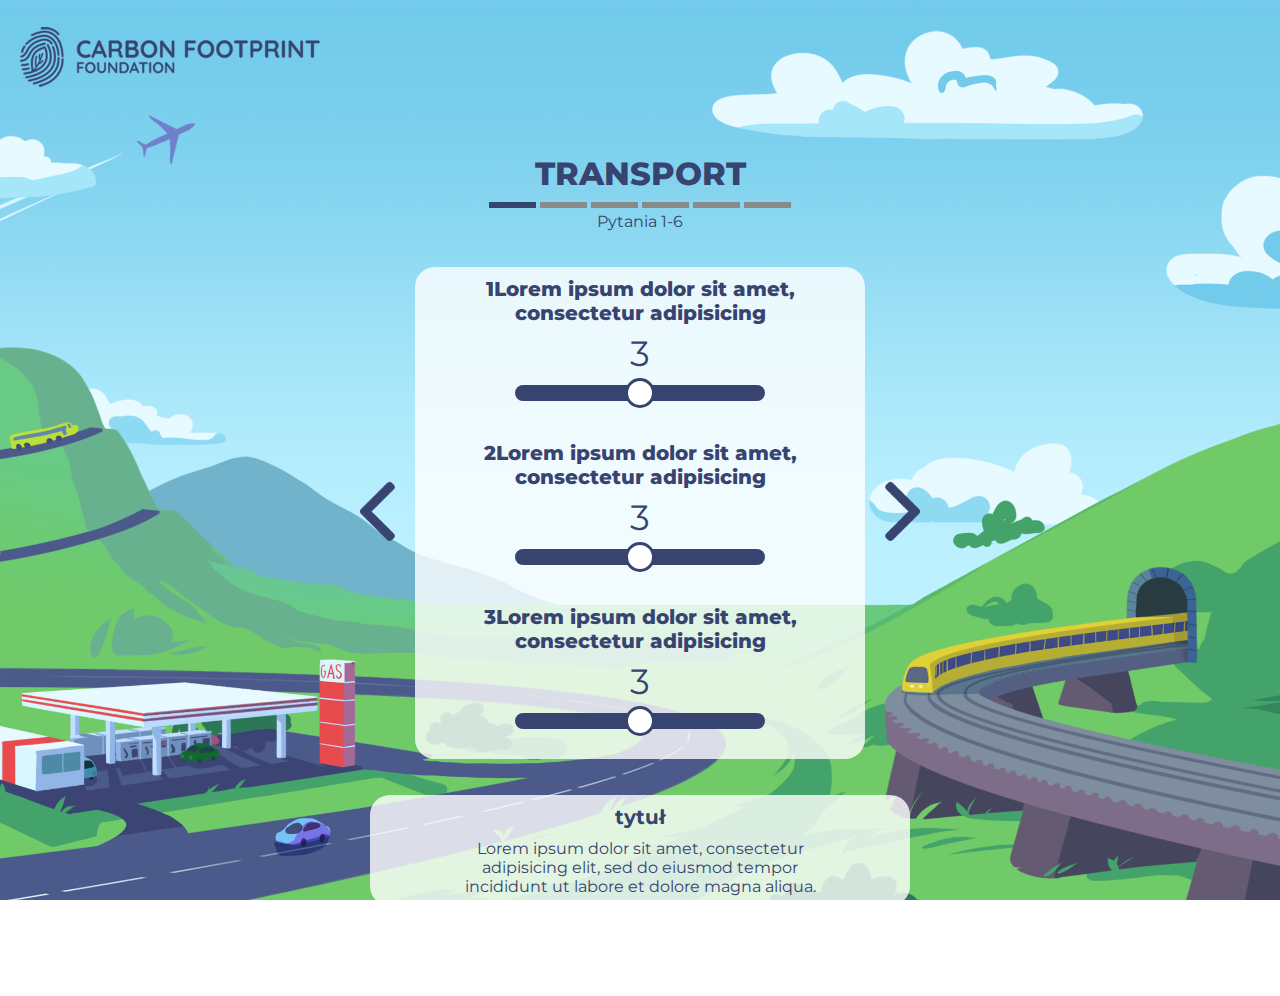
==== index.html @ 542ec14c "first commit" ====
<!DOCTYPE html>
<html lang="pl">
<head>
    <meta charset="UTF-8">
    <meta name="viewport" content="width=device-width, initial-scale=1">
    <title></title>
    <link rel="stylesheet" href="css/style.css">


</head>
<body>
  <section class="parallax">
    <div class="parallax-inner">

      <div class="logo">
        <img src="media/LOGO_DARK_BLUE.png" width="300px" alt="">
      </div>

      <div class="container">
        <div class="form-box">

          <div class="form-header">
            <div class="category-name">
              TRANSPORT
            </div>
            <div class="category-bar">
              <div id="cat1" class="category-bar-item"></div>
              <div id="cat2" class="category-bar-item"></div>
              <div id="cat3" class="category-bar-item"></div>
              <div id="cat4" class="category-bar-item"></div>
              <div id="cat5" class="category-bar-item"></div>
              <div id="cat6" class="category-bar-item"></div>
            </div>
            <div class="question-nr">
               Pytanie 1-6
            </div>

          </div>

          <div class="form-main">

            <button id="btn-left" class="button-arrow" type="button"><img class="img-btn" width="35px" src="media/arrow-left-white.png" alt=""></button>

            <div class="form-main-inner"></div>

            <button id="btn-right"  class="button-arrow" type="button"><img class="img-btn" width="50px" src="media/arrow-right-white.png" alt=""></button>

          </div>

          <div class="form-info">
            <div class="info-name">
              Coś tam
            </div>
            <div class="info-content">
              Lorem ipsum dolor sit amet, consectetur adipisicing elit, sed do eiusmod tempor incididunt ut labore et dolore magna aliqua. Ut enim ad minim veniam, quis nostrud exercitation ullamco laboris nisi ut aliquip ex ea commodo consequat. Duis aute irure dolor in reprehenderit in voluptate velit esse cillum dolore eu fugiat nulla pariatur. Excepteur sint occaecat cupidatat non proident, sunt in culpa qui officia deserunt mollit anim id est laborum.
            </div>
          </div>


        </div>


      </div>

    </div>
  </section>


  <script src="js/main.js" type="text/javascript"></script>
</body>
</html>
---- css/style.css ----
@import url('https://fonts.googleapis.com/css2?family=Montserrat:wght@100;200;300;400;500;600;700;800;900&display=swap');

body{
  font-family: 'Montserrat', sans-serif;
  color: rgb(55, 68, 112);
}

*{
  margin: 0;
  padding: 0;
  border: 0;
}

.parallax{
  background-image: url(../media/transport.png);
  background-position-x: center, center;
  background-position-y: center, center;
  background-size: cover;
  background-repeat-x: repeat;
  background-repeat-y: repeat;
  background-attachment: fixed;
  background-origin: initial;
  background-clip: initial;
  background-color: initial;
}
.parallax-inner{
  padding-top: 10vh;
  padding-bottom: 10vh;
}

.container{
  width: 100%;
  min-height: 75vh;
}

.logo{
  /* border: 1px solid black; */
  display: inline-block;
  margin-left: 20px;
  transform: translateY(-7vh);
}

.form-box{
  width: 600px;
  min-height: 50px;
  margin-left: auto;
  margin-right: auto;
  text-align: center;
  /* border: 1px solid black; */
}
/* ____________NAGŁÓWEK___________ */
.form-header{
  /* border: 1px solid black; */
  margin-left: auto;
  margin-right: auto;
}

.category-name{
  font-weight: 800;
  font-size: 32px;
  /* color: #374470; */
}

.category-bar .active{
  background-color: #374470;
}

.category-bar-item{
  display:inline-block;
  width: 47px;
  height: 6px;
  background-color: #8A8A8A;
}

.category-nr{
  font-weight: 300;
  font-size: 22px;
  padding-bottom: 10%;
}

/* _________GŁÓWNA TREŚĆ__________ */
.form-main{
  margin-top: 6%;
  position: relative;
  width:100%;
  /* border: 1px solid black; */
}

.form-main-inner{
  display: inline-block;
  width: 450px;
  min-height: 200px;
  margin-left: auto;
  margin-right: auto;
  background-color: rgba(255,255,255,0.8);
  border-radius: 20px;
}

/* _____________STRZAŁKI___________ */
.button-arrow{
  position: absolute;
  display: inline-block;
  background-color: transparent;
  top: 50%;
  transform: translateY(-50%);

}
#btn-left{
  transform: translate(-100%, -50%);
}

.img-btn{
  padding: 20px;
  transition: transform 0.2s;
}
.img-btn:hover{
  transform: scale(1.2);
}


/* __________INFO___________ */
.form-info{
  margin-top: 6%;
  margin-left: auto;
  margin-right: auto;
  width: 90%;
  min-height: 100px;
  background-color: rgba(255,255,255,0.8);
  border-radius: 20px;
  text-align: center;
}

.info-name{
  display: block;
  padding-top: 10px;
  padding-bottom: 10px;
  font-size: 20px;
  font-weight: bold;

}
.info-content{
  display: inline-block;
  padding-bottom: 10px;
  width: 70%;
}


/* _______SLIDER__________ */
.slider_box{
  margin-bottom: 20px;
}

.slider-question{
  font-size: 20px;
  font-weight: 800;
  padding-left: 40px;
  padding-right: 40px;
  margin-top: 10px;
  margin-bottom: 7px;
}

.slider-value{
  font-size: 35px;
}

.slider{
  -webkit-appearance:none;
  width: 250px;
  height: 16px;
  margin-bottom: 30px;
  margin-top: 10px;
  border-radius: 10px;
  background-color: rgb(55, 68, 112);
}

.slider::-webkit-slider-thumb{
  -webkit-appearance:none;
  width: 30px;
  height: 30px;
  background-color: white;
  border: 3px solid rgb(55, 68, 112);
  border-radius: 50%;
}
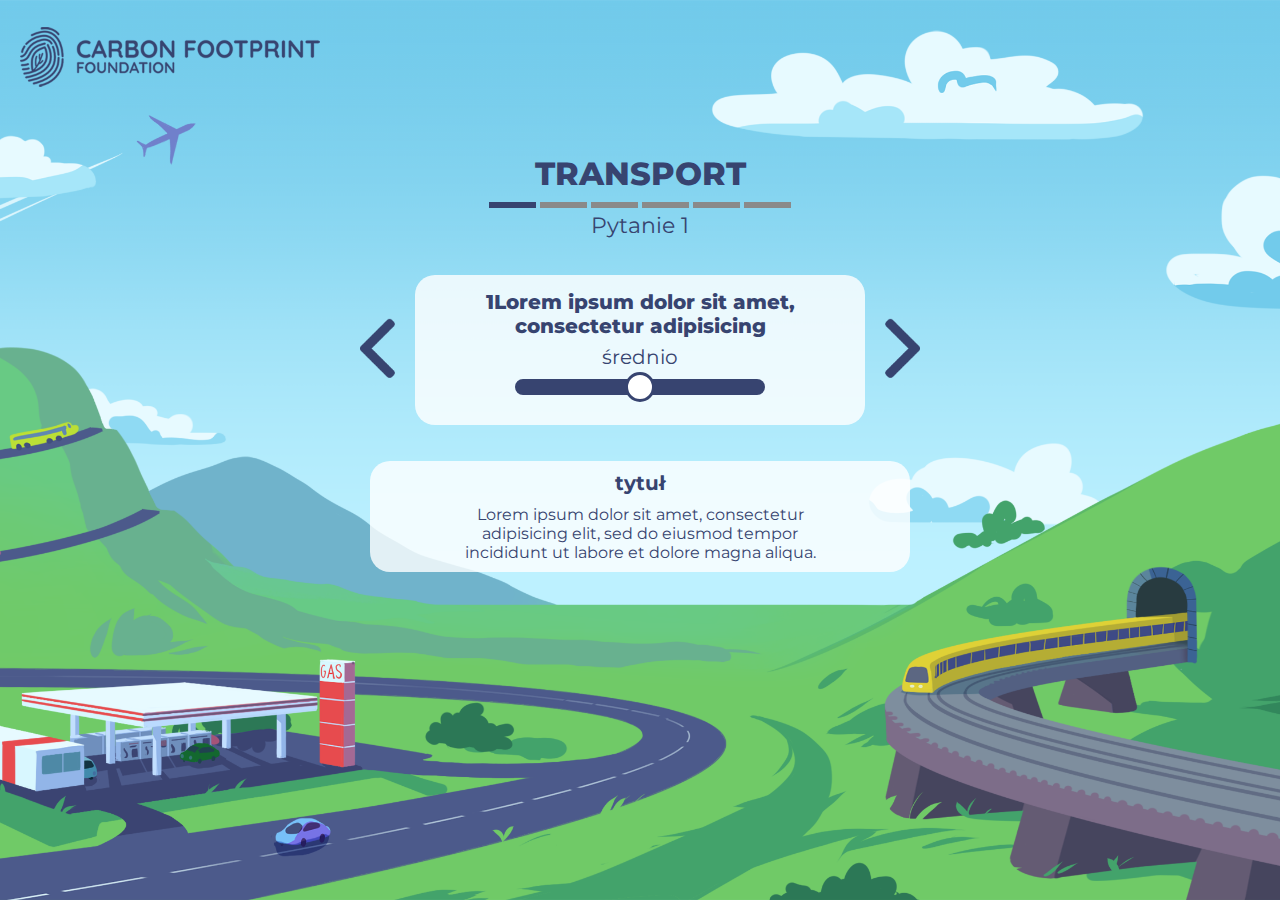
==== commit 89c80131: "add photos" ====
--- a/index.html
+++ b/index.html
@@ -21,7 +21,7 @@
 
           <div class="form-header">
             <div class="category-name">
-              TRANSPORT
+
             </div>
             <div class="category-bar">
               <div id="cat1" class="category-bar-item"></div>
@@ -32,7 +32,7 @@
               <div id="cat6" class="category-bar-item"></div>
             </div>
             <div class="question-nr">
-               Pytanie 1-6
+
             </div>
 
           </div>
@@ -49,10 +49,10 @@
 
           <div class="form-info">
             <div class="info-name">
-              Coś tam
+
             </div>
             <div class="info-content">
-              Lorem ipsum dolor sit amet, consectetur adipisicing elit, sed do eiusmod tempor incididunt ut labore et dolore magna aliqua. Ut enim ad minim veniam, quis nostrud exercitation ullamco laboris nisi ut aliquip ex ea commodo consequat. Duis aute irure dolor in reprehenderit in voluptate velit esse cillum dolore eu fugiat nulla pariatur. Excepteur sint occaecat cupidatat non proident, sunt in culpa qui officia deserunt mollit anim id est laborum.
+            
             </div>
           </div>
 
--- a/css/style.css
+++ b/css/style.css
@@ -74,8 +74,12 @@
 
 .category-nr{
   font-weight: 300;
+  font-size: 24px;
+  padding-bottom: 10%;
+}
+
+.question-nr{
   font-size: 22px;
-  padding-bottom: 10%;
 }
 
 /* _________GŁÓWNA TREŚĆ__________ */
@@ -89,7 +93,6 @@
 .form-main-inner{
   display: inline-block;
   width: 450px;
-  min-height: 200px;
   margin-left: auto;
   margin-right: auto;
   background-color: rgba(255,255,255,0.8);
@@ -124,7 +127,6 @@
   margin-left: auto;
   margin-right: auto;
   width: 90%;
-  min-height: 100px;
   background-color: rgba(255,255,255,0.8);
   border-radius: 20px;
   text-align: center;
@@ -155,12 +157,17 @@
   font-weight: 800;
   padding-left: 40px;
   padding-right: 40px;
-  margin-top: 10px;
+  margin-top: 15px;
   margin-bottom: 7px;
 }
 
 .slider-value{
-  font-size: 35px;
+  font-size: 20px;
+}
+
+:root{
+  --mainSliderColor: rgb(55, 68, 112);
+  --wheelSliderColor: white;
 }
 
 .slider{
@@ -170,14 +177,14 @@
   margin-bottom: 30px;
   margin-top: 10px;
   border-radius: 10px;
-  background-color: rgb(55, 68, 112);
+  background-color: var(--mainSliderColor);
 }
 
 .slider::-webkit-slider-thumb{
   -webkit-appearance:none;
   width: 30px;
   height: 30px;
-  background-color: white;
-  border: 3px solid rgb(55, 68, 112);
+  background-color: var(--wheelSliderColor);
+  border: 3px solid var(--mainSliderColor);
   border-radius: 50%;
 }
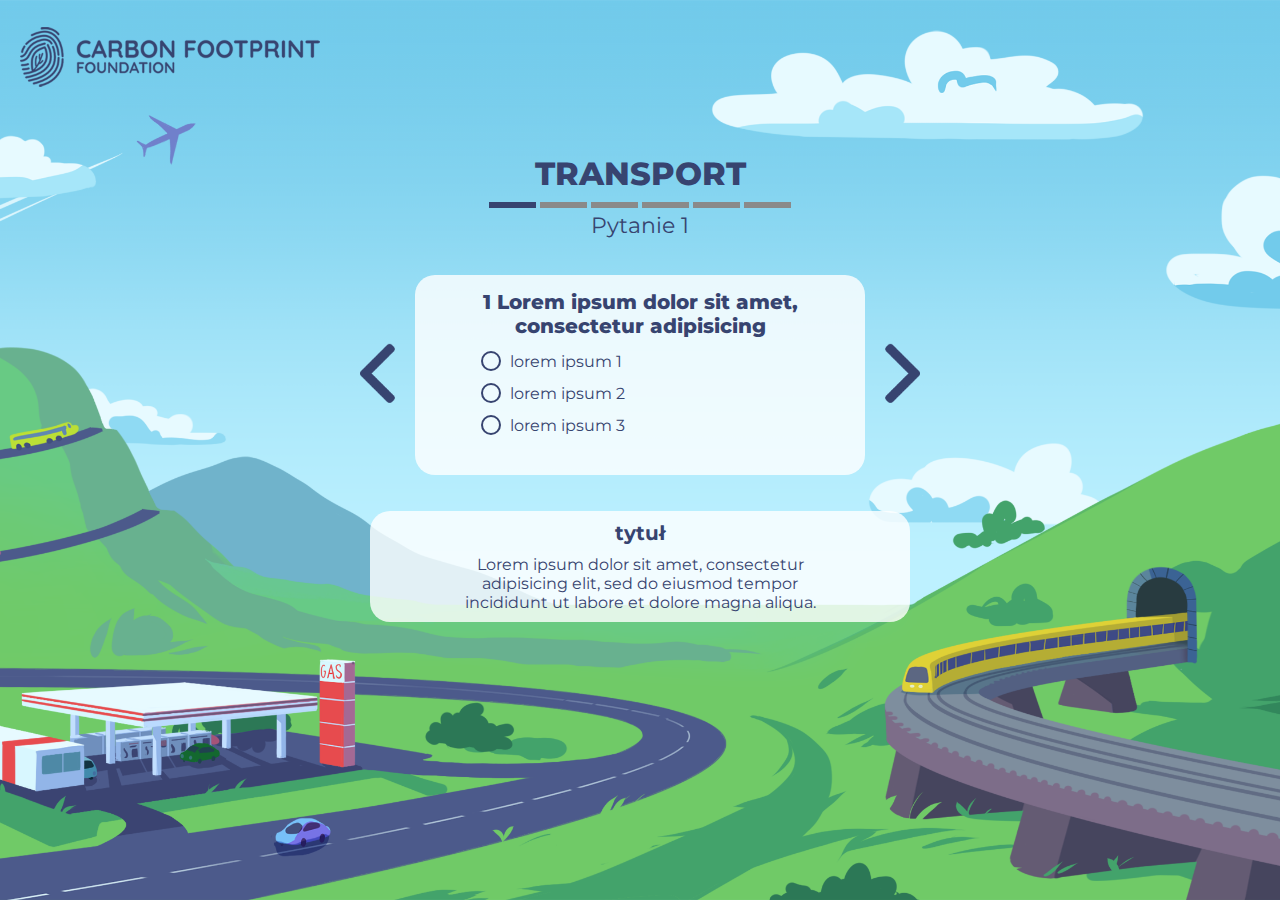
==== commit 26477c70: "add radio number" ====
--- a/index.html
+++ b/index.html
@@ -5,10 +5,16 @@
     <meta name="viewport" content="width=device-width, initial-scale=1">
     <title></title>
     <link rel="stylesheet" href="css/style.css">
+    <link rel="stylesheet" href="css/form.css">
+    <link rel="stylesheet" href="css/header.css">
+    <link rel="stylesheet" href="css/slider.css">
+    <link rel="stylesheet" href="css/input_number.css">
+    <link rel="stylesheet" href="css/radio.css">
 
 
 </head>
 <body>
+
   <section class="parallax">
     <div class="parallax-inner">
 
@@ -52,7 +58,7 @@
 
             </div>
             <div class="info-content">
-            
+
             </div>
           </div>
 
@@ -65,7 +71,7 @@
     </div>
   </section>
 
-
+  <script src="js/questions.js" type="text/javascript"></script>
   <script src="js/main.js" type="text/javascript"></script>
 </body>
 </html>
--- a/css/style.css
+++ b/css/style.css
@@ -48,143 +48,3 @@
   text-align: center;
   /* border: 1px solid black; */
 }
-/* ____________NAGŁÓWEK___________ */
-.form-header{
-  /* border: 1px solid black; */
-  margin-left: auto;
-  margin-right: auto;
-}
-
-.category-name{
-  font-weight: 800;
-  font-size: 32px;
-  /* color: #374470; */
-}
-
-.category-bar .active{
-  background-color: #374470;
-}
-
-.category-bar-item{
-  display:inline-block;
-  width: 47px;
-  height: 6px;
-  background-color: #8A8A8A;
-}
-
-.category-nr{
-  font-weight: 300;
-  font-size: 24px;
-  padding-bottom: 10%;
-}
-
-.question-nr{
-  font-size: 22px;
-}
-
-/* _________GŁÓWNA TREŚĆ__________ */
-.form-main{
-  margin-top: 6%;
-  position: relative;
-  width:100%;
-  /* border: 1px solid black; */
-}
-
-.form-main-inner{
-  display: inline-block;
-  width: 450px;
-  margin-left: auto;
-  margin-right: auto;
-  background-color: rgba(255,255,255,0.8);
-  border-radius: 20px;
-}
-
-/* _____________STRZAŁKI___________ */
-.button-arrow{
-  position: absolute;
-  display: inline-block;
-  background-color: transparent;
-  top: 50%;
-  transform: translateY(-50%);
-
-}
-#btn-left{
-  transform: translate(-100%, -50%);
-}
-
-.img-btn{
-  padding: 20px;
-  transition: transform 0.2s;
-}
-.img-btn:hover{
-  transform: scale(1.2);
-}
-
-
-/* __________INFO___________ */
-.form-info{
-  margin-top: 6%;
-  margin-left: auto;
-  margin-right: auto;
-  width: 90%;
-  background-color: rgba(255,255,255,0.8);
-  border-radius: 20px;
-  text-align: center;
-}
-
-.info-name{
-  display: block;
-  padding-top: 10px;
-  padding-bottom: 10px;
-  font-size: 20px;
-  font-weight: bold;
-
-}
-.info-content{
-  display: inline-block;
-  padding-bottom: 10px;
-  width: 70%;
-}
-
-
-/* _______SLIDER__________ */
-.slider_box{
-  margin-bottom: 20px;
-}
-
-.slider-question{
-  font-size: 20px;
-  font-weight: 800;
-  padding-left: 40px;
-  padding-right: 40px;
-  margin-top: 15px;
-  margin-bottom: 7px;
-}
-
-.slider-value{
-  font-size: 20px;
-}
-
-:root{
-  --mainSliderColor: rgb(55, 68, 112);
-  --wheelSliderColor: white;
-}
-
-.slider{
-  -webkit-appearance:none;
-  width: 250px;
-  height: 16px;
-  margin-bottom: 30px;
-  margin-top: 10px;
-  border-radius: 10px;
-  background-color: var(--mainSliderColor);
-}
-
-.slider::-webkit-slider-thumb{
-  -webkit-appearance:none;
-  width: 30px;
-  height: 30px;
-  background-color: var(--wheelSliderColor);
-  border: 3px solid var(--mainSliderColor);
-  border-radius: 50%;
-}
--- a/css/form.css
+++ b/css/form.css
@@ -0,0 +1,63 @@
+/* _________GŁÓWNA TREŚĆ__________ */
+.form-main{
+  margin-top: 6%;
+  position: relative;
+  width:100%;
+  /* border: 1px solid black; */
+}
+
+.form-main-inner{
+  display: inline-block;
+  width: 450px;
+  margin-left: auto;
+  margin-right: auto;
+  background-color: rgba(255,255,255,0.8);
+  border-radius: 20px;
+}
+
+/* _____________STRZAŁKI___________ */
+.button-arrow{
+  position: absolute;
+  display: inline-block;
+  background-color: transparent;
+  top: 50%;
+  transform: translateY(-50%);
+
+}
+#btn-left{
+  transform: translate(-100%, -50%);
+}
+
+.img-btn{
+  padding: 20px;
+  transition: transform 0.2s;
+}
+.img-btn:hover{
+  transform: scale(1.2);
+}
+
+
+/* __________INFO___________ */
+.form-info{
+  margin-top: 6%;
+  margin-left: auto;
+  margin-right: auto;
+  width: 90%;
+  background-color: rgba(255,255,255,0.8);
+  border-radius: 20px;
+  text-align: center;
+}
+
+.info-name{
+  display: block;
+  padding-top: 10px;
+  padding-bottom: 10px;
+  font-size: 20px;
+  font-weight: bold;
+
+}
+.info-content{
+  display: inline-block;
+  padding-bottom: 10px;
+  width: 70%;
+}
--- a/css/header.css
+++ b/css/header.css
@@ -0,0 +1,33 @@
+/* ____________NAGŁÓWEK___________ */
+.form-header{
+  /* border: 1px solid black; */
+  margin-left: auto;
+  margin-right: auto;
+}
+
+.category-name{
+  font-weight: 800;
+  font-size: 32px;
+  /* color: #374470; */
+}
+
+.category-bar .active{
+  background-color: #374470;
+}
+
+.category-bar-item{
+  display:inline-block;
+  width: 47px;
+  height: 6px;
+  background-color: #8A8A8A;
+}
+
+.category-nr{
+  font-weight: 300;
+  font-size: 24px;
+  padding-bottom: 10%;
+}
+
+.question-nr{
+  font-size: 22px;
+}
--- a/css/slider.css
+++ b/css/slider.css
@@ -0,0 +1,41 @@
+/* _______SLIDER__________ */
+.form-item-box{
+  margin-bottom: 0px;
+}
+
+.slider-question{
+  font-size: 20px;
+  font-weight: 800;
+  padding-left: 40px;
+  padding-right: 40px;
+  margin-top: 15px;
+  margin-bottom: 7px;
+}
+
+.slider-value{
+  font-size: 20px;
+}
+
+:root{
+  --mainSliderColor: rgb(55, 68, 112);
+  --wheelSliderColor: white;
+}
+
+.slider{
+  -webkit-appearance:none;
+  width: 250px;
+  height: 16px;
+  margin-bottom: 30px;
+  margin-top: 10px;
+  border-radius: 10px;
+  background-color: var(--mainSliderColor);
+}
+
+.slider::-webkit-slider-thumb{
+  -webkit-appearance:none;
+  width: 30px;
+  height: 30px;
+  background-color: var(--wheelSliderColor);
+  border: 3px solid var(--mainSliderColor);
+  border-radius: 50%;
+}
--- a/css/input_number.css
+++ b/css/input_number.css
@@ -0,0 +1,37 @@
+:root{
+  --mainInputNumberColor: transparent;
+  --borderInputNumberColor: rgb(55, 68, 112);
+  --fontInputNumberColor: rgb(55, 68, 112);
+}
+
+/* Chrome, Safari, Edge, Opera */
+input::-webkit-outer-spin-button,
+input::-webkit-inner-spin-button {
+  -webkit-appearance: none;
+  margin: 0;
+}
+
+/* Firefox */
+input[type=number] {
+  -moz-appearance: textfield;
+}
+
+input[type=number] {
+  border: 4px solid var(--borderInputNumberColor);
+  background-color: var(--mainInputNumberColor);
+  color: var(--fontInputNumberColor);
+  border-radius: 7px;
+  width: 100px;
+  padding:7px;
+  font-size: 20px;
+  font-weight: 600;
+  text-align: center;
+  transition: all 0.2s ease-in-out;
+  margin-top: 10px;
+  margin-bottom: 15px;
+
+}
+input[type=number]:focus {
+  outline: none;
+  transform: scale(1.04);
+}
--- a/css/radio.css
+++ b/css/radio.css
@@ -0,0 +1,43 @@
+:root{
+  --mainRadioColor: rgb(55, 68, 112);
+}
+
+.radio{
+  margin: auto;
+  width: 350px;
+  height: 100px;
+  text-align: left;
+  padding-left: 20px;
+  padding-bottom: 30px;
+  /* border: 1px solid black; */
+}
+
+.radio-inner{
+  width: 300px;
+  display: block;
+  padding: 6px;
+  left:0;
+}
+
+
+label > input[type="radio"] {
+  display: none;
+}
+
+label > input[type="radio"] + *::before {
+  content: "";
+  display: inline-block;
+  vertical-align: bottom;
+  width: 1rem;
+  height: 1rem;
+  margin-right: 0.3rem;
+  border-radius: 50%;
+  border-style: solid;
+  border-width: 0.15rem;
+  border-color: var(--mainRadioColor);
+}
+
+label > input[type="radio"]:checked + *::before {
+  background: radial-gradient(var(--mainRadioColor) 0%, var(--mainRadioColor) 40%, transparent 50%, transparent);
+  border-color: var(--mainRadioColor);
+}
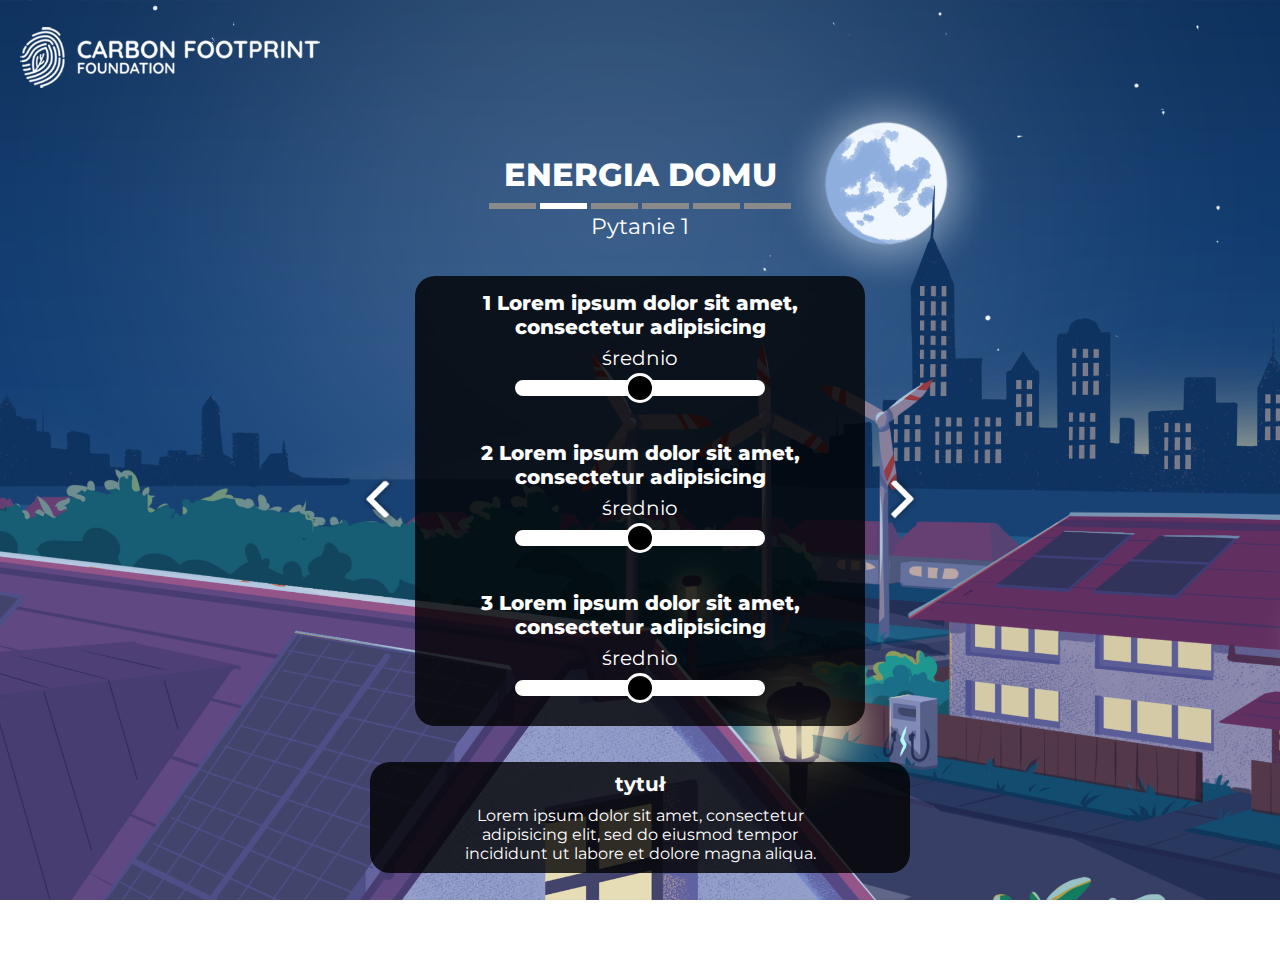
==== commit 004dfec1: "json" ====
--- a/index.html
+++ b/index.html
@@ -10,6 +10,7 @@
     <link rel="stylesheet" href="css/slider.css">
     <link rel="stylesheet" href="css/input_number.css">
     <link rel="stylesheet" href="css/radio.css">
+    <link rel="stylesheet" href="css/checkbox.css">
 
 
 </head>
@@ -73,5 +74,10 @@
 
   <script src="js/questions.js" type="text/javascript"></script>
   <script src="js/main.js" type="text/javascript"></script>
+  <script src="js/FormItem.js" type="text/javascript"></script>
+  <script src="js/Page.js" type="text/javascript"></script>
+  <script src="js/pages.js" type="text/javascript"></script>
+  <script src="js/change_page.js" type="text/javascript"></script>
+
 </body>
 </html>
--- a/css/style.css
+++ b/css/style.css
@@ -48,3 +48,9 @@
   text-align: center;
   /* border: 1px solid black; */
 }
+
+td{
+  border: 2px solid black;
+  width: 60px;
+  text-align: center;
+}
--- a/css/radio.css
+++ b/css/radio.css
@@ -5,11 +5,16 @@
 .radio{
   margin: auto;
   width: 350px;
-  height: 100px;
   text-align: left;
   padding-left: 20px;
   padding-bottom: 30px;
   /* border: 1px solid black; */
+}
+
+.radio-error{
+  color: red;
+  font-weight: bolder;
+  transition: opacity 0.4s;
 }
 
 .radio-inner{
--- a/css/checkbox.css
+++ b/css/checkbox.css
@@ -0,0 +1,92 @@
+:root{
+  --mainCheckboxColor: rgb(55, 68, 112);
+  --checkColor: white;
+}
+
+.checkbox{
+  margin: auto;
+  width: 350px;
+  text-align: left;
+  padding-left: 27px;
+  padding-bottom: 30px;
+  padding-top: 5px;
+  /* border: 1px solid black; */
+}
+
+.checkbox-text{
+  padding-left: 25px;
+  padding-bottom: 10px;
+}
+
+/* The container */
+.check-box-container {
+  display: block;
+  position: relative;
+  width: 300px;
+  padding-bottom: 6px;
+  padding-left: 6px;
+  left:0;
+  cursor: pointer;
+  font-size: 16px;
+  -webkit-user-select: none;
+  -moz-user-select: none;
+  -ms-user-select: none;
+  user-select: none;
+}
+
+/* Hide the browser's default checkbox */
+.check-box-container input {
+  position: absolute;
+  opacity: 0;
+  cursor: pointer;
+  height: 0;
+  width: 0;
+}
+
+/* Create a custom checkbox */
+.checkmark {
+  position: absolute;
+  top: 0;
+  left: 0;
+  height: 1rem;
+  width: 1rem;
+  background-color: transparent;
+  border: 2px solid var(--mainCheckboxColor);
+  border-radius: 3px;
+}
+
+/* On mouse-over, add a grey background color */
+/* .check-box-container:hover input ~ .checkmark {
+  background-color: var(--mainCheckboxColor);
+} */
+
+/* When the checkbox is checked, add a blue background */
+.check-box-container input:checked ~ .checkmark {
+  background-color: var(--mainCheckboxColor);
+  border-radius: 3px;
+}
+
+/* Create the checkmark/indicator (hidden when not checked) */
+.checkmark:after {
+  content: "";
+  position: absolute;
+  display: none;
+}
+
+/* Show the checkmark when checked */
+.container input:checked ~ .checkmark:after {
+  display: block;
+}
+
+/* Style the checkmark/indicator */
+.container .checkmark:after {
+  left: 4px;
+  top: 0px;
+  width: 5px;
+  height: 10px;
+  border: solid var(--checkColor);
+  border-width: 0 3px 3px 0;
+  -webkit-transform: rotate(45deg);
+  -ms-transform: rotate(45deg);
+  transform: rotate(45deg);
+}
